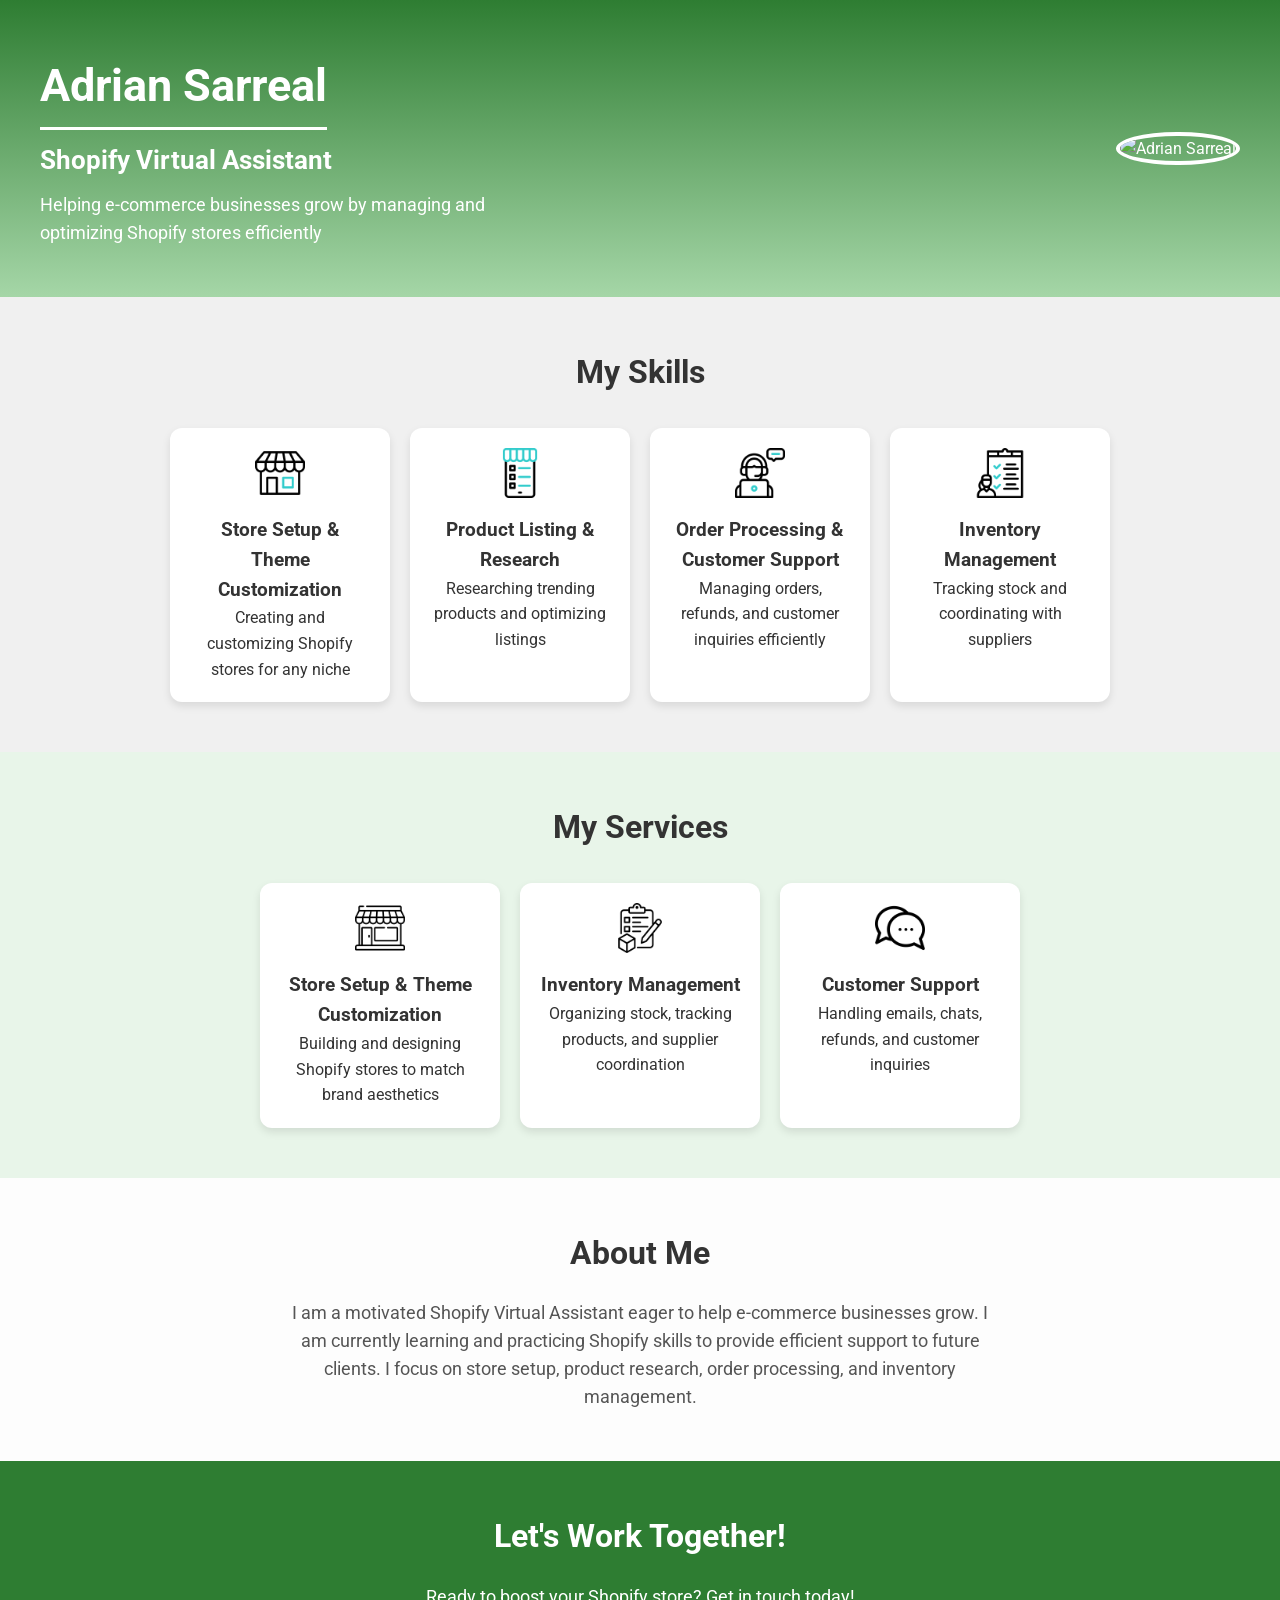
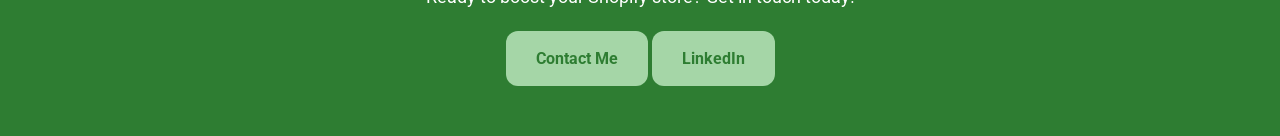
==== index.html @ 76f48bd4 "Rename shopifyProfile.html to index.html" ====
<!DOCTYPE html>
<html lang="en">
  <head>
    <meta charset="UTF-8">
    <meta name="viewport" content="width=device-width, initial-scale=1.0">
    <title>Adrian Sarreal - Shopify VA Portfolio</title>
    <link rel="stylesheet" href="style.css">
    <link href="https://fonts.googleapis.com/css2?family=Roboto:wght@400;700&display=swap" rel="stylesheet">
  </head>
  <body>
    
    <!-- Header -->
    <header class="header">
      <div class="header-content">
        <div class="header-text">
          <h1 class="name-underline">Adrian Sarreal</h1>
          <h2>Shopify Virtual Assistant</h2>
          <p>Helping e-commerce businesses grow by managing and optimizing Shopify stores efficiently</p>
        </div>
        <div class="header-image">
          <img src="prof.jpg" alt="Adrian Sarreal">
        </div>
      </div>
    </header>

    <!-- Skills Section -->
    <section class="skills">
      <h2>My Skills</h2>
      <div class="skills-grid">
        <div class="skill">
          <img src="store.png" alt="Store Setup">
          <h3>Store Setup & Theme Customization</h3>
          <p>Creating and customizing Shopify stores for any niche</p>
        </div>
        <div class="skill">
          <img src="productlisting.png" alt="Product Listing">
          <h3>Product Listing & Research</h3>
          <p>Researching trending products and optimizing listings</p>
        </div>
        <div class="skill">
          <img src="customersupport.png" alt="Order Processing">
          <h3>Order Processing & Customer Support</h3>
          <p>Managing orders, refunds, and customer inquiries efficiently</p>
        </div>
        <div class="skill">
          <img src="invetorymanagement.png" alt="Inventory Management">
          <h3>Inventory Management</h3>
          <p>Tracking stock and coordinating with suppliers</p>
        </div>
      </div>
    </section>

    <!-- Services Section -->
    <section class="services">
      <h2>My Services</h2>
      <div class="services-grid">
        <div class="service-card">
          <img src="stores.png" alt="Setup">
          <h3>Store Setup & Theme Customization</h3>
          <p>Building and designing Shopify stores to match brand aesthetics</p>
        </div>
        <div class="service-card">
          <img src="inventory.png" alt="Inventory">
          <h3>Inventory Management</h3>
          <p>Organizing stock, tracking products, and supplier coordination</p>
        </div>
        <div class="service-card">
          <img src="chat.png" alt="Support">
          <h3>Customer Support</h3>
          <p>Handling emails, chats, refunds, and customer inquiries</p>
        </div>
      </div>
    </section>

    <!-- About Section -->
    <section class="about">
      <h2>About Me</h2>
      <p>
        I am a motivated Shopify Virtual Assistant eager to help e-commerce businesses grow. 
        I am currently learning and practicing Shopify skills to provide efficient support to future clients. 
        I focus on store setup, product research, order processing, and inventory management.
      </p>
    </section>

    <!-- Contact Section -->
    <section class="contact">
      <h2>Let's Work Together!</h2>
      <p>Ready to boost your Shopify store? Get in touch today!</p>
      <a href="https://mail.google.com/mail/?view=cm&fs=1&to=sarrealadrian@gmail.com" target="_blank" class="contact-btn">Contact Me</a>
      <a href="https://www.linkedin.com/in/adrian-sarreal-8795a21a9/" target="_blank" class="btn-secondary">LinkedIn</a>
    </section>

  </body>
</html>
---- style.css ----
/* =================================
   General Styles
================================= */
* {
  margin: 0;
  padding: 0;
  box-sizing: border-box;
  font-family: 'Roboto', sans-serif;
}

body {
  line-height: 1.6;
  color: #333;
  background-color: #fdfdfd;
}

/* =================================
   Header Section
================================= */
.header {
  background: linear-gradient(to bottom, #2e7d32, #a5d6a7);
  color: white;
  padding: 50px 20px;
}

.name-underline {
  display: inline-block;
  border-bottom: 3px solid #ffffff;
  padding-bottom: 5px;
}

.header-content {
  display: flex;
  flex-wrap: wrap;
  justify-content: space-between;
  align-items: center;
  max-width: 1200px;
  margin: 0 auto;
}

.header-text h1 {
  font-size: 2.8rem;
}

.header-text h2 {
  font-size: 1.6rem;
  margin: 10px 0;
}

.header-text p {
  font-size: 1.1rem;
  max-width: 500px;
}

.header-image img {
  width: 250px;
  border-radius: 50%;
  border: 4px solid white;
}

/* =================================
   Skills Section
================================= */
.skills {
  padding: 50px 20px;
  text-align: center;
  background: #f0f0f0;
}

.skills h2 {
  font-size: 2rem;
  margin-bottom: 30px;
}

.skills-grid {
  display: flex;
  flex-wrap: wrap;
  justify-content: center;
  gap: 20px;
}

.skill {
  background: white;
  padding: 20px;
  width: 220px;
  border-radius: 12px;
  box-shadow: 0 4px 8px rgba(0,0,0,0.1);
  transition: transform 0.3s;
}

.skill:hover {
  transform: translateY(-5px);
}

.skill img {
  width: 50px;
  margin-bottom: 10px;
}

/* =================================
   Services Section
================================= */
.services {
  background: #e8f5e9;
  padding: 50px 20px;
  text-align: center;
}

.services h2 {
  font-size: 2rem;
  margin-bottom: 30px;
}

.services-grid {
  display: flex;
  flex-wrap: wrap;
  justify-content: center;
  gap: 20px;
}

.service-card {
  background: white;
  padding: 20px;
  width: 240px;
  border-radius: 12px;
  text-align: center;
  box-shadow: 0 4px 8px rgba(0,0,0,0.1);
  transition: transform 0.3s;
}

.service-card:hover {
  transform: translateY(-5px);
}

.service-card img {
  width: 50px;
  margin-bottom: 10px;
}

/* =================================
   About Section
================================= */
.about {
  padding: 50px 20px;
  text-align: center;
  background: #fdfdfd;
}

.about h2 {
  font-size: 2rem;
  margin-bottom: 20px;
}

.about p {
  max-width: 700px;
  margin: 0 auto;
  font-size: 1.1rem;
  line-height: 1.6;
  color: #555;
}

/* =================================
   Contact Section
================================= */
.contact {
  background: #2e7d32;
  color: white;
  padding: 50px 20px;
  text-align: center;
}

.contact h2 {
  font-size: 2rem;
  margin-bottom: 20px;
}

.contact p {
  margin-bottom: 20px;
  font-size: 1.1rem;
}

.contact-btn {
  display: inline-block;
  padding: 15px 30px;
  background: #a5d6a7;
  color: #2e7d32;
  font-weight: bold;
  border-radius: 12px;
  text-decoration: none;
  transition: 0.3s;
}

.btn-secondary {
  display: inline-block;
  padding: 15px 30px;
  background: #a5d6a7;
  color: #2e7d32;
  font-weight: bold;
  border-radius: 12px;
  text-decoration: none;
  transition: 0.3s;
}

.contact-btn:hover {
  background: #81c784;
  color: white;
}

/* =================================
   Responsive Design
================================= */
@media (max-width: 768px) {
  .header-content {
    flex-direction: column;
    text-align: center;
  }

  .skills-grid, .services-grid {
    flex-direction: column;
    align-items: center;
  }

  .header-image img {
    margin-top: 20px;
  }
}
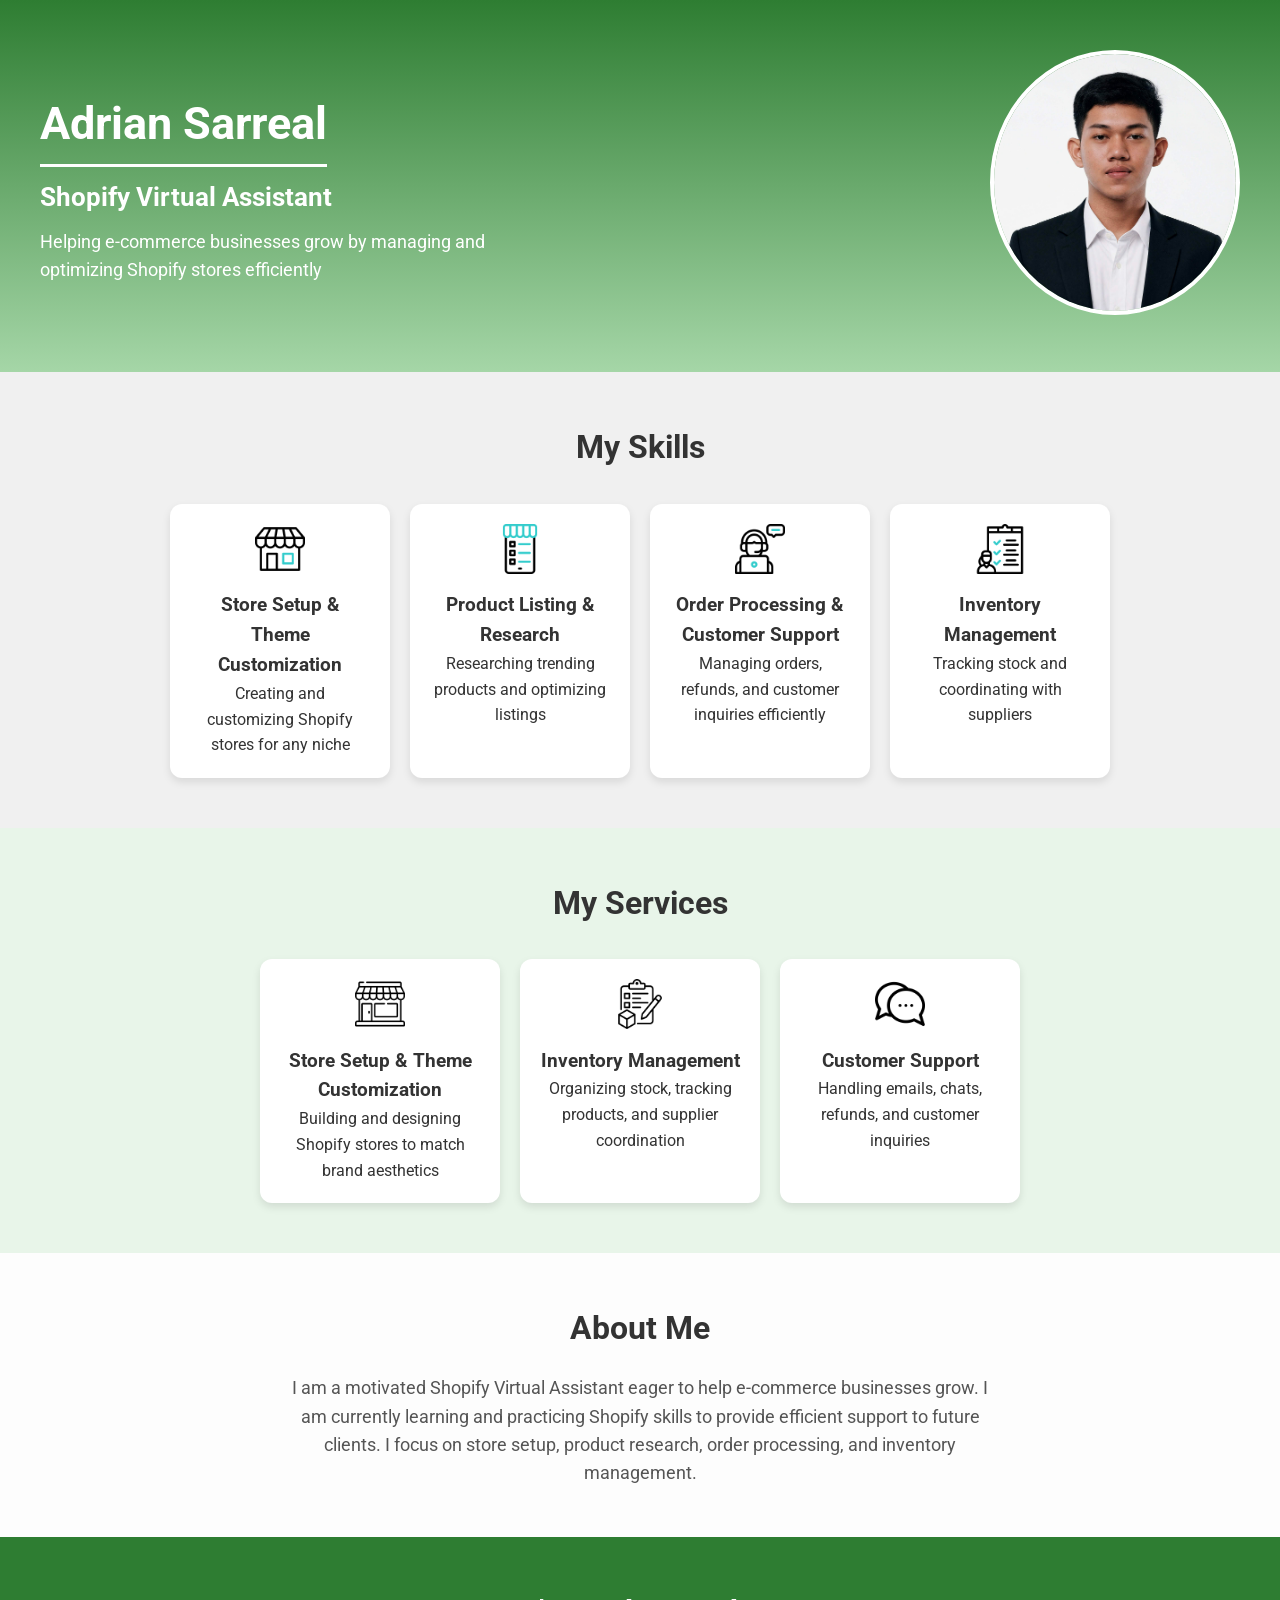
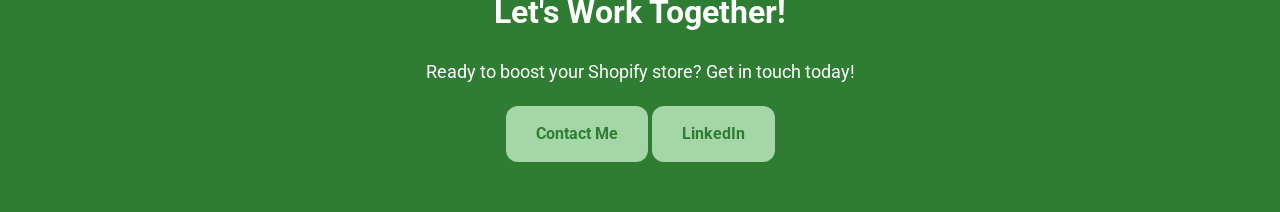
==== commit 103a4389: "Update index.html" ====
--- a/index.html
+++ b/index.html
@@ -18,7 +18,7 @@
           <p>Helping e-commerce businesses grow by managing and optimizing Shopify stores efficiently</p>
         </div>
         <div class="header-image">
-          <img src="prof.jpg" alt="Adrian Sarreal">
+          <img src="Prof.jpg" alt="Adrian Sarreal">
         </div>
       </div>
     </header>
